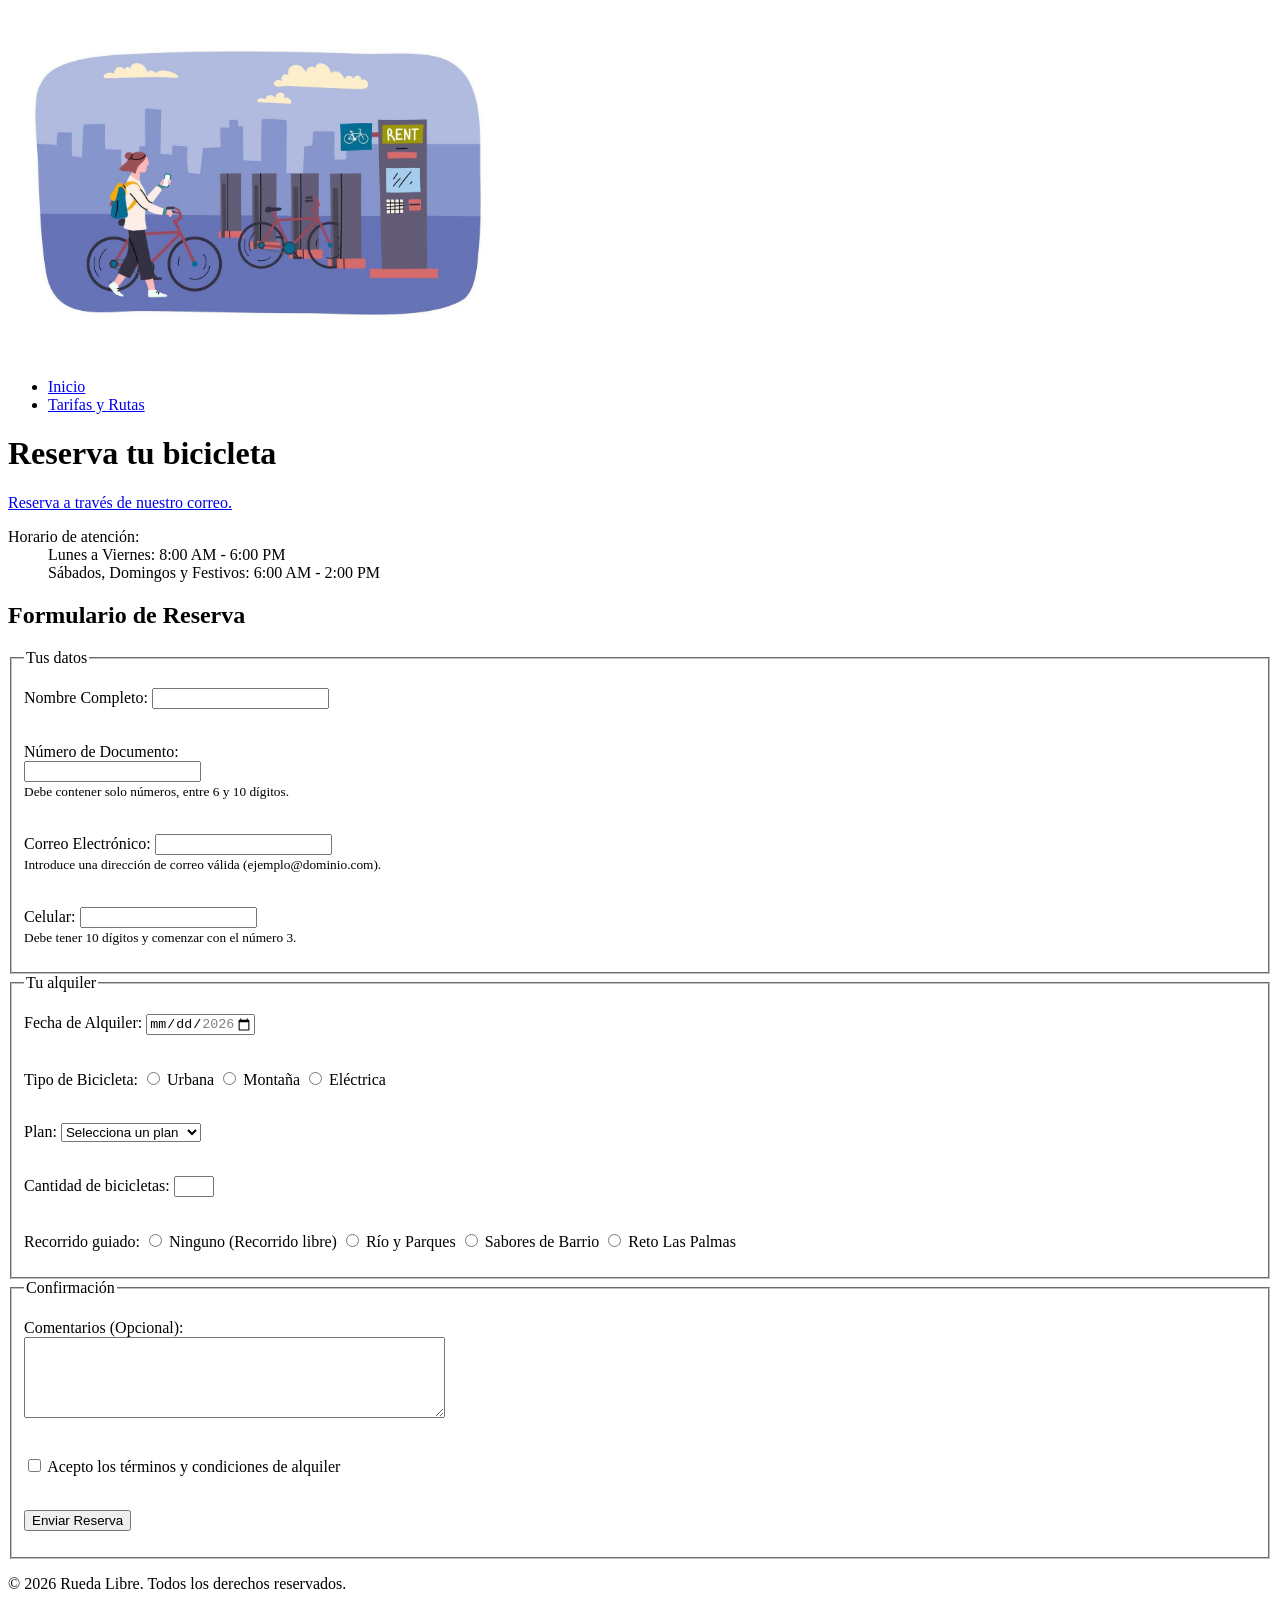
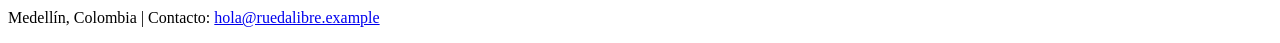
==== paginas/reservas.html @ 16381997 "feat: Realiza el reto 8, confirma la accesibilidad de las páginas por teclado, completa los textos d" ====
<!DOCTYPE html>
<html lang="es">
<head>
    <meta charset="UTF-8">
    <meta name="viewport" content="width=device-width, initial-scale=1.0">
    <title>Reservas</title>
</head>
<body>
    <header>
    <img src="../img/Alquiler bici.jpg" alt="Chica con bicicletas" width="500" height="350">
    
        <nav>
            <ul>
                <li><a href="../index.html">Inicio</a></li>
                <li><a href="tarifas.html">Tarifas y Rutas</a></li>
            </ul>
        </nav>

        <h1>Reserva tu bicicleta</h1>
        <p> <a href="mailto:hola@ruedalibre.example">Reserva a través de nuestro correo.</a>
        </p>
    
    </header>

<main>

    <aside>
        <dl>
            <dt>Horario de atención:</dt>
            <dd>Lunes a Viernes: 8:00 AM - 6:00 PM</dd>
            <dd>Sábados, Domingos y Festivos: 6:00 AM - 2:00 PM</dd>
        </dl>
    </aside>

    <section>
        <h2>Formulario de Reserva</h2>
        <form action="#" method="post">
            <fieldset>
                <legend>Tus datos</legend>
                <p>
                    <label for="nombre">Nombre Completo:</label>
                    <input type="text" id="nombre" name="nombre" minlength="3" maxlength="80" pattern="[a-zA-ZñÑáéíóúÁÉÍÓÚüÜ ]+" required><br><br>
                </p>

                <p>
                    <label for="documento_identidad">Número de Documento:</label><br>
                    <input type="text" id="documento_identidad" name="documento_identidad" inputmode="numeric" pattern="[0-9]{6,10}" minlength="6" maxlength="10" required aria-describedby="doc-req"><br>
                    <small id="doc-req">Debe contener solo números, entre 6 y 10 dígitos.</small><br><br>
                </p>

                <p>
                    <label for="email">Correo Electrónico:</label>
                    <input type="email" id="email" name="email" required  multiple="false" maxlength="254" aria-describedby="email-req"><br>
                    <small id="email-req">Introduce una dirección de correo válida (ejemplo@dominio.com).</small><br><br>
                </p>

                <p>
                    <label for="telefono">Celular:</label>
                    <input type="tel" id="telefono" name="telefono" inputmode="tel" pattern="3[0-9]{9}" minlength="10" maxlength="10" aria-describedby="telefono-req" required><br>
                    <small id="telefono-req">Debe tener 10 dígitos y comenzar con el número 3.</small>
                </p>
            </fieldset>

            <fieldset>
                <legend>Tu alquiler</legend>

                <p>
                    <label for="fecha-alquiler">Fecha de Alquiler:</label>
                    <input type="date" id="fecha-alquiler" name="fecha-alquiler" min="2026-11-01" max="2026-12-31" required><br><br>
                </p>

                <p>
                    <label>Tipo de Bicicleta:</label>
                    <input type="radio" id="urbana" name="tipo_bicicleta" value="urbana" required>
                    <label for="urbana">Urbana</label>
                    
                    <input type="radio" id="montana" name="tipo_bicicleta" value="montana">
                    <label for="montana">Montaña</label>
                    
                    <input type="radio" id="electrica" name="tipo_bicicleta" value="electrica">
                    <label for="electrica">Eléctrica</label><br><br>
                </p>

                <p>

                    <label for="plan">Plan:</label>
                    <select id="plan" name="plan" required>
                        <option value="">Selecciona un plan</option>
                        <option value="1hora">1 Hora</option>
                        <option value="medio_dia">Medio Día (4 horas)</option>
                        <option value="dia_completo">Día Completo</option>
                    </select> <br><br>
                       
                </p>

                <p>
                    <label for="cantidad-bicicletas">Cantidad de bicicletas:</label>
                    <input type="number" id="cantidad-bicicletas" name="cantidad-bicicletas" min="1" max="6" step="1" required><br><br>
                </p>  

                <p>
                    <label>Recorrido guiado:</label>

                    <input type="radio" id="recorrido-ninguno" name="recorrido_guiado" value="ninguno" required>
                    <label for="recorrido-ninguno">Ninguno (Recorrido libre)</label>
                
                    <input type="radio" id="rio-parques" name="recorrido_guiado" value="rio-parques">
                    <label for="rio-parques">Río y Parques</label>
                    
                    <input type="radio" id="sabores-barrio" name="recorrido_guiado" value="sabores-barrio">
                    <label for="sabores-barrio">Sabores de Barrio</label>

                    <input type="radio" id="reto-palmas" name="recorrido_guiado" value="reto-palmas">
                    <label for="reto-palmas">Reto Las Palmas</label>

                </p>

            </fieldset>

            <fieldset>
                <legend>Confirmación</legend>
                <p> 
                    <label for="comentarios">Comentarios (Opcional):</label><br>
                    <textarea id="comentarios" name="comentarios" rows="5" cols="50" maxlength="300"></textarea><br><br>
                </p>
                <p>
                    <input type="checkbox" id="politicas" name="politicas_aceptadas" value="aceptadas" required>
                    <label for="politicas">Acepto los términos y condiciones de alquiler</label><br><br>
                </p>

                <p>
                    <button type="submit">Enviar Reserva</button>
                </p>
                
            </fieldset>



    </section>   

</main>

<footer>
    <p>© 2026 Rueda Libre. Todos los derechos reservados.</p>
    <p>Medellín, Colombia | Contacto: <a href="mailto:hola@ruedalibre.example">hola@ruedalibre.example</a></p>
</footer>

</body>
</html>
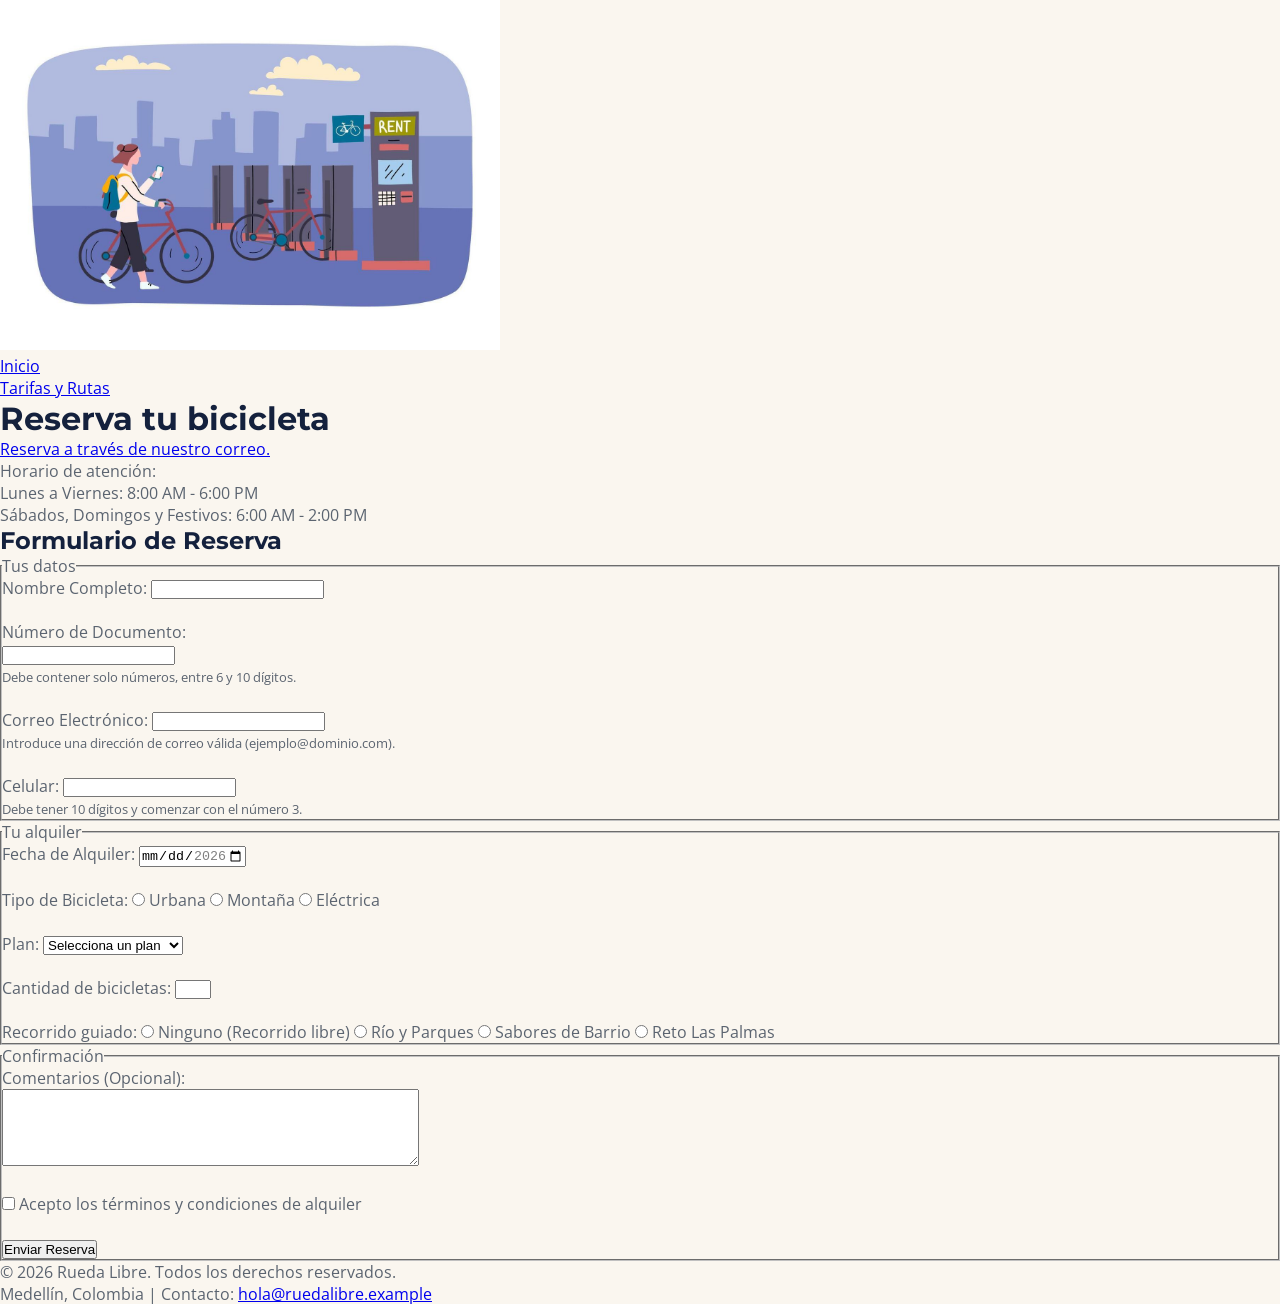
==== commit 4432bd51: "feat: Realiza reto 9, crea página de estilos css, la linkea con las demás páginas y configura la fue" ====
--- a/paginas/reservas.html
+++ b/paginas/reservas.html
@@ -4,10 +4,14 @@
     <meta charset="UTF-8">
     <meta name="viewport" content="width=device-width, initial-scale=1.0">
     <title>Reservas</title>
+    <link rel="preconnect" href="https://fonts.googleapis.com">
+    <link rel="preconnect" href="https://fonts.gstatic.com" crossorigin>
+    <link href="https://fonts.googleapis.com/css2?family=Montserrat:wght@400;700&family=Open+Sans:wght@400;600&display=swap" rel="stylesheet">
+    <link rel="stylesheet" href="../css/styles.css">
 </head>
 <body>
     <header>
-    <img src="../img/Alquiler bici.jpg" alt="Chica con bicicletas" width="500" height="350">
+    <img src="../img/alquiler-bici.jpg" alt="Chica con bicicletas" width="500" height="350">
     
         <nav>
             <ul>
--- a/css/styles.css
+++ b/css/styles.css
@@ -0,0 +1,31 @@
+:root {
+    --titulos-encabezados: #14213D;
+    --fondo: #FAF6EF;
+    --botones-enlaces: #1E7A4F;
+    --naranja-pedal: #F39A2B;
+    --texto: #5B6470;
+
+    --fuente-titulos: 'Montserrat', sans-serif;
+    --fuente-texto: 'Open Sans', sans-serif;
+
+    --espacio-s: 0.5rem;
+    --espacio-m: 1rem;
+    --espacio-l: 2rem;
+
+}
+* {
+  box-sizing: border-box;
+  margin: 0;
+  padding: 0;
+}
+
+body {
+  font-family: var(--fuente-texto);
+  color: var(--texto);
+  background-color: var(--fondo);
+}
+
+h1, h2, h3, h4, h5, h6 {
+  font-family: var(--fuente-titulos);
+  color: var(--titulos-encabezados);
+}
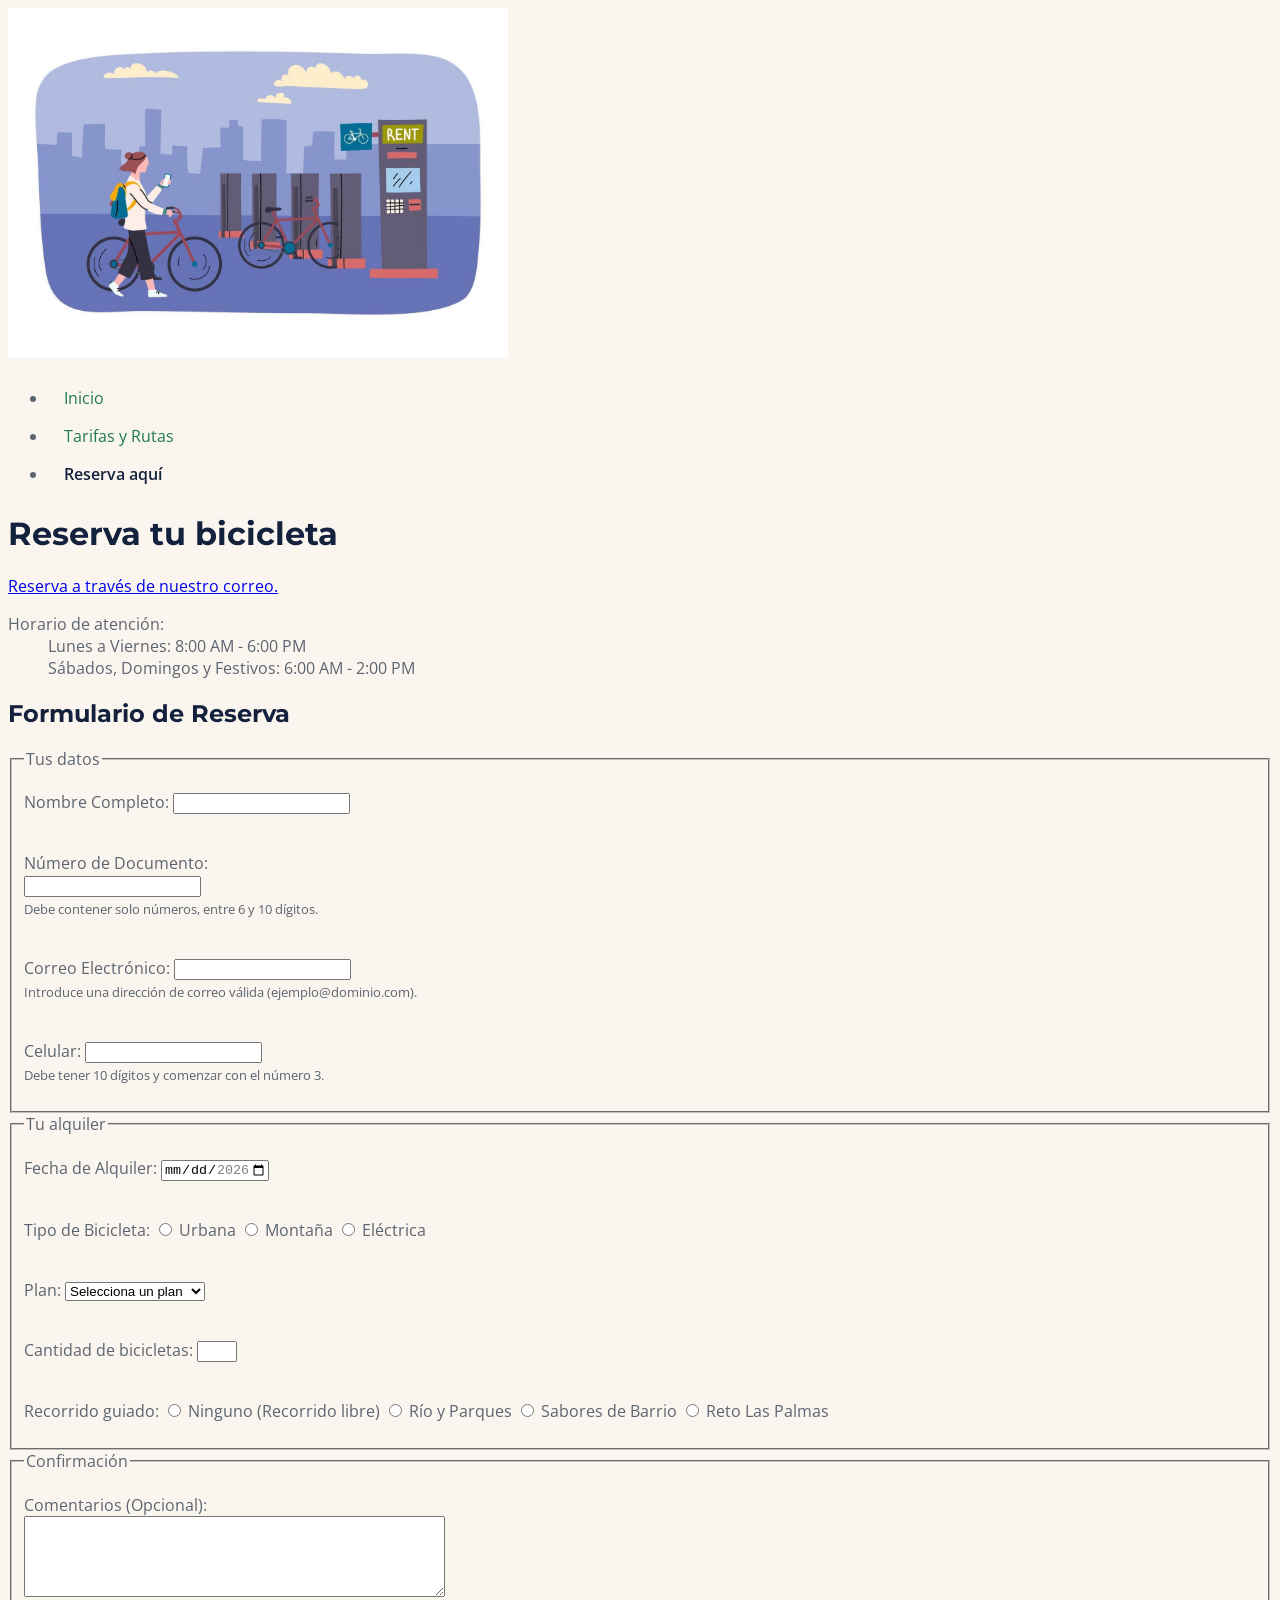
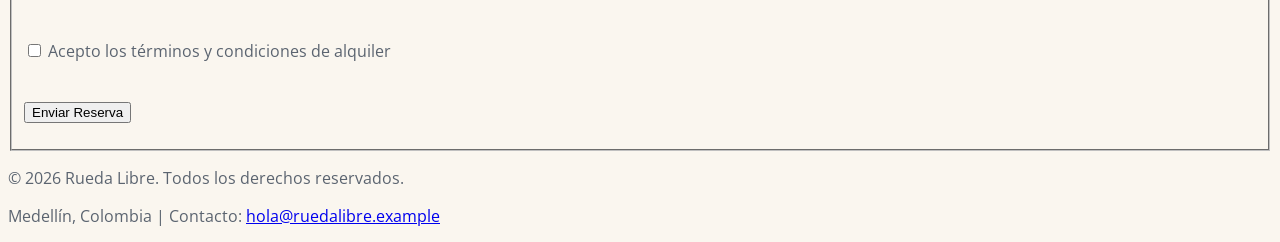
==== commit ff367b95: "feat: Realiza reto 10, añade clases e ids, ajusta estados de hover y focus para botones y campos del" ====
--- a/paginas/reservas.html
+++ b/paginas/reservas.html
@@ -13,10 +13,11 @@
     <header>
     <img src="../img/alquiler-bici.jpg" alt="Chica con bicicletas" width="500" height="350">
     
-        <nav>
+        <nav id="menu">
             <ul>
                 <li><a href="../index.html">Inicio</a></li>
                 <li><a href="tarifas.html">Tarifas y Rutas</a></li>
+                <li><a href="reservas.html" class="activo">Reserva aquí</a></li>
             </ul>
         </nav>
 
--- a/css/styles.css
+++ b/css/styles.css
@@ -4,6 +4,7 @@
     --botones-enlaces: #1E7A4F;
     --naranja-pedal: #F39A2B;
     --texto: #5B6470;
+    --blanco: #FFFFFF;
 
     --fuente-titulos: 'Montserrat', sans-serif;
     --fuente-texto: 'Open Sans', sans-serif;
@@ -13,11 +14,13 @@
     --espacio-l: 2rem;
 
 }
-* {
+
+/** {
   box-sizing: border-box;
   margin: 0;
   padding: 0;
 }
+  */
 
 body {
   font-family: var(--fuente-texto);
@@ -28,4 +31,64 @@
 h1, h2, h3, h4, h5, h6 {
   font-family: var(--fuente-titulos);
   color: var(--titulos-encabezados);
+}
+
+#menu a {
+  color: var(--botones-enlaces);
+  text-decoration: none;
+  display: inline-block;
+  padding: var(--espacio-s) var(--espacio-m);
+}
+
+#menu a.activo {
+  color: var(--titulos-encabezados);
+  font-weight: 600;
+}
+
+#menu a:hover {
+  background-color: var(--botones-enlaces);
+  color: var(--blanco);
+}
+
+#menu a:focus {
+  outline: 3px solid var(--titulos-encabezados);
+  outline-offset: 2px;
+}
+
+.btn-cta {
+  display: inline-block;
+  padding: var(--espacio-s) var(--espacio-l);
+  background-color: var(--botones-enlaces);
+  color: var(--blanco);
+  border: 2px solid var(--botones-enlaces);
+  border-radius: 0.5rem;
+  font-family: var(--fuente-titulos);
+  font-weight: 700;
+  text-decoration: none;
+}
+
+.btn-cta:hover {
+  background-color: var(--titulos-encabezados);
+  color: var(--blanco);
+  border: 2px solid var(--titulos-encabezados);
+}
+
+.btn-cta:focus {
+  outline: 3px solid var(--botones-enlaces);
+  outline-offset: 3px;
+}
+
+.btn-cta:active {
+  background-color: var(--botones-enlaces);
+  color: var(--blanco);
+  border-color: var(--botones-enlaces);
+}
+
+
+form input:focus,
+form select:focus,
+form textarea:focus {
+  outline: 3px solid var(--botones-enlaces);
+  outline-offset: 2px;
+  border-color: var(--botones-enlaces);
 }
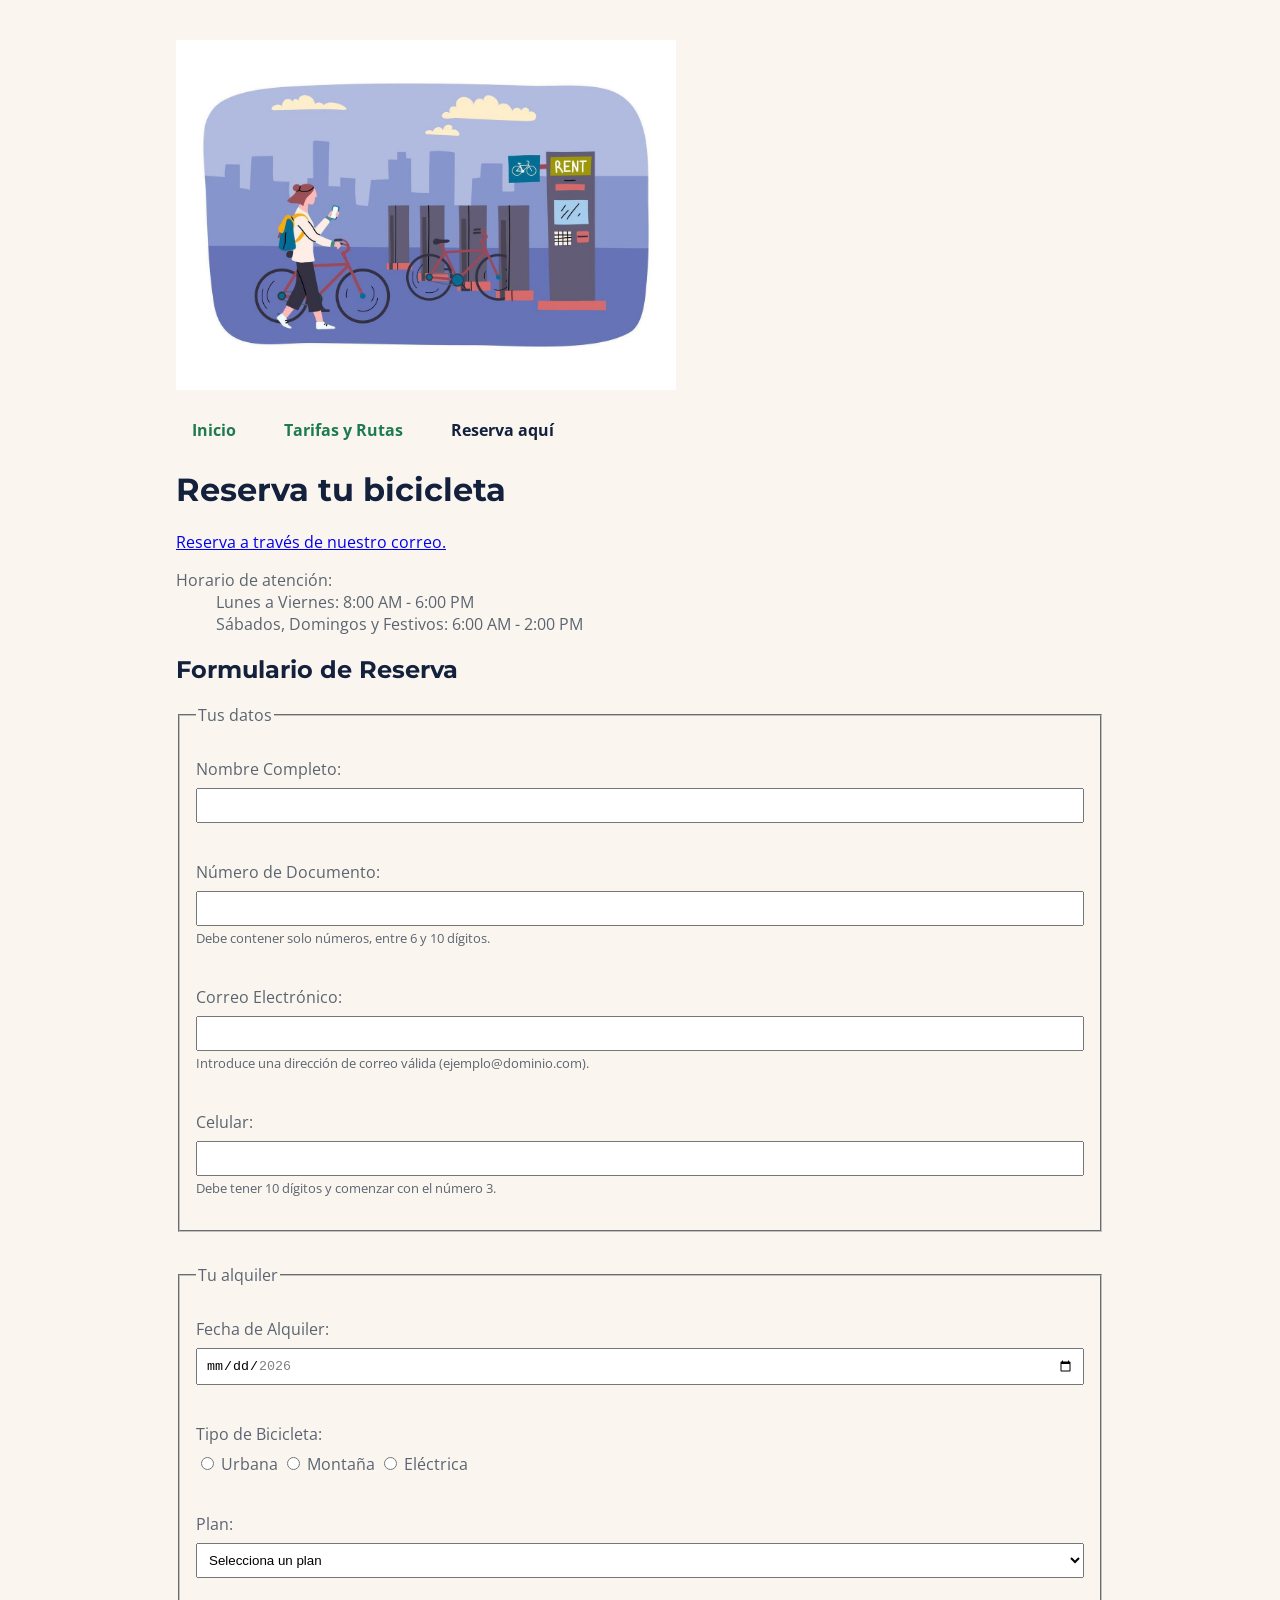
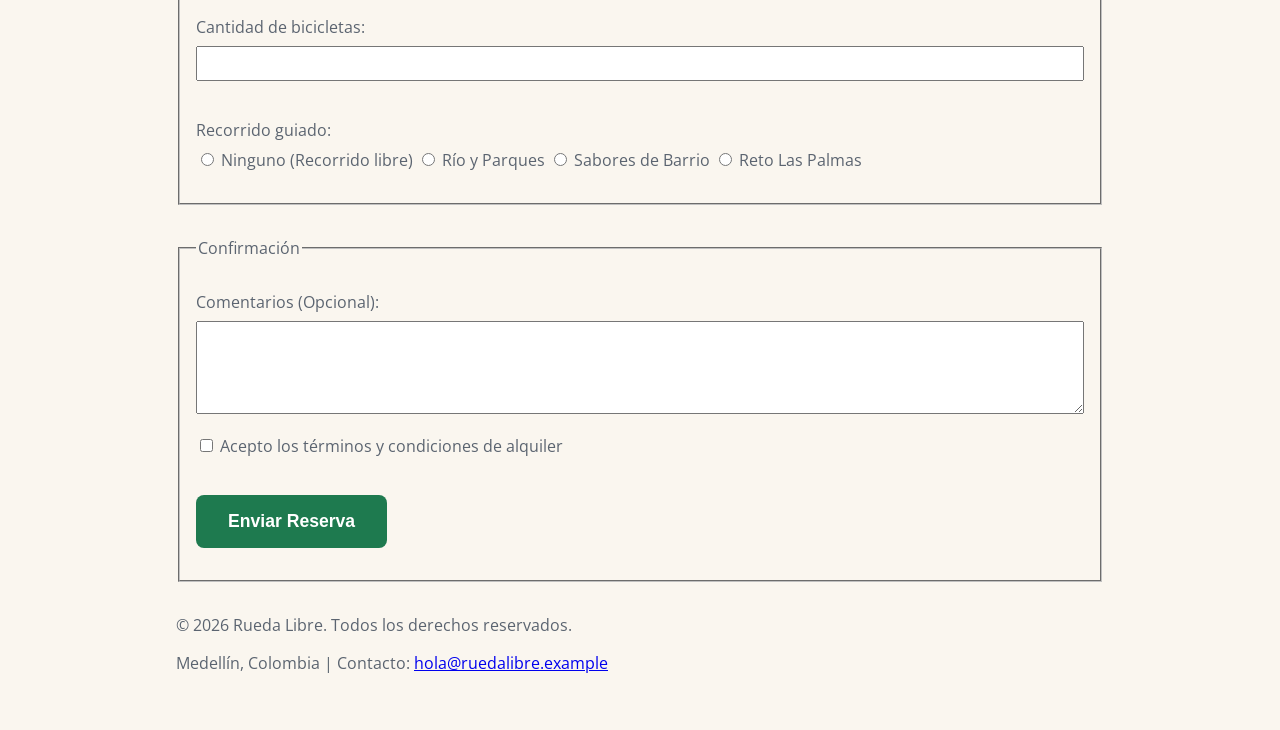
==== commit 268939b8: "feat: Realiza Reto 11, organiza los espacios de los elementos de la página, las tarjetas, las tablas" ====
--- a/paginas/reservas.html
+++ b/paginas/reservas.html
@@ -15,9 +15,9 @@
     
         <nav id="menu">
             <ul>
-                <li><a href="../index.html">Inicio</a></li>
-                <li><a href="tarifas.html">Tarifas y Rutas</a></li>
-                <li><a href="reservas.html" class="activo">Reserva aquí</a></li>
+                <li><a href="../index.html"><strong>Inicio</strong></a></li>
+                <li><a href="tarifas.html"><strong>Tarifas y Rutas</strong></a></li>
+                <li><a href="reservas.html" class="activo"><strong>Reserva aquí</strong></a></li>
             </ul>
         </nav>
 
@@ -48,7 +48,7 @@
                 </p>
 
                 <p>
-                    <label for="documento_identidad">Número de Documento:</label><br>
+                    <label for="documento_identidad">Número de Documento:</label>
                     <input type="text" id="documento_identidad" name="documento_identidad" inputmode="numeric" pattern="[0-9]{6,10}" minlength="6" maxlength="10" required aria-describedby="doc-req"><br>
                     <small id="doc-req">Debe contener solo números, entre 6 y 10 dígitos.</small><br><br>
                 </p>
@@ -125,8 +125,8 @@
             <fieldset>
                 <legend>Confirmación</legend>
                 <p> 
-                    <label for="comentarios">Comentarios (Opcional):</label><br>
-                    <textarea id="comentarios" name="comentarios" rows="5" cols="50" maxlength="300"></textarea><br><br>
+                    <label for="comentarios">Comentarios (Opcional):</label>
+                    <textarea id="comentarios" name="comentarios" rows="5" cols="50" maxlength="300"></textarea><br>
                 </p>
                 <p>
                     <input type="checkbox" id="politicas" name="politicas_aceptadas" value="aceptadas" required>
@@ -138,6 +138,7 @@
                 </p>
                 
             </fieldset>
+            </form>
 
 
 
--- a/css/styles.css
+++ b/css/styles.css
@@ -15,22 +15,64 @@
 
 }
 
-/** {
+/* {
   box-sizing: border-box;
   margin: 0;
   padding: 0;
 }
   */
+
+*,
+*::before,
+*::after {
+  box-sizing: border-box;
+}
+
 
 body {
   font-family: var(--fuente-texto);
   color: var(--texto);
   background-color: var(--fondo);
+  padding: var(--espacio-l);
 }
 
 h1, h2, h3, h4, h5, h6 {
   font-family: var(--fuente-titulos);
   color: var(--titulos-encabezados);
+}
+
+header, main, footer{
+  max-width: 60rem;
+  margin-left: auto;
+  margin-right: auto;
+  padding: 0 var(--espacio-m);
+}
+
+.portada {
+  min-height: 80vh;
+}
+
+.tarjeta {
+  background-color: var(--fondo);
+  border: 2px solid var(--titulos-encabezados);
+  border-radius: var(--espacio-m);
+  padding: var(--espacio-m);
+  margin-bottom: var(--espacio-l);
+  max-width: 25rem;
+  text-align: center;
+}
+
+.tarjeta p {
+  text-align: justify;
+  hyphens: auto;
+}
+
+.tarjeta img {
+  display: block;
+  width: 100%;
+  height: auto;
+ 
+  
 }
 
 #menu a {
@@ -51,16 +93,24 @@
 }
 
 #menu a:focus {
-  outline: 3px solid var(--titulos-encabezados);
+  outline: 3px solid var(--botones-enlaces);
   outline-offset: 2px;
 }
+
+nav ul {
+  display: flex;
+  gap: var(--espacio-m);
+  list-style: none;
+  padding: 0;
+}
+
 
 .btn-cta {
   display: inline-block;
   padding: var(--espacio-s) var(--espacio-l);
   background-color: var(--botones-enlaces);
   color: var(--blanco);
-  border: 2px solid var(--botones-enlaces);
+  /*border: 2px solid var(--botones-enlaces);*/
   border-radius: 0.5rem;
   font-family: var(--fuente-titulos);
   font-weight: 700;
@@ -71,10 +121,13 @@
   background-color: var(--titulos-encabezados);
   color: var(--blanco);
   border: 2px solid var(--titulos-encabezados);
+  outline: 3px solid var(--titulos-encabezados);
+  outline-offset: 3px;
 }
 
 .btn-cta:focus {
-  outline: 3px solid var(--botones-enlaces);
+  background-color: var(--titulos-encabezados);
+  outline: 3px solid var(--titulos-encabezados);
   outline-offset: 3px;
 }
 
@@ -91,4 +144,62 @@
   outline: 3px solid var(--botones-enlaces);
   outline-offset: 2px;
   border-color: var(--botones-enlaces);
+}
+
+table {
+  border-collapse: collapse;
+  width: 100%;
+  margin-bottom: var(--espacio-l);
+}
+
+th,
+td {
+  padding: var(--espacio-s) var(--espacio-m);
+  border: 1px solid var(--titulos-encabezados);
+  text-align: left;
+}
+
+th {
+  background-color: var(--titulos-encabezados);
+  color: var(--fondo);
+  font-family: var(--fuente-titulos);
+}
+
+form label {
+  display: block;
+  margin-bottom: var(--espacio-s);
+}
+
+form input[type="radio"] + label,
+form input[type="checkbox"] + label {
+  display: inline;
+}
+
+form input:not([type="radio"]):not([type="checkbox"]),
+form select,
+form textarea {
+  width: 100%;
+  padding: var(--espacio-s);
+}
+
+form fieldset {
+  margin-bottom: var(--espacio-l);
+  padding: var(--espacio-m);
+}
+
+form button {
+  padding: var(--espacio-m) var(--espacio-l);
+  background-color: var(--botones-enlaces);
+  color: var(--blanco);
+  border: none;
+  border-radius: 0.5rem;
+  font-weight: 700;
+  font-size: 1.1rem;
+}
+
+form button:hover,
+form button:focus {
+  background-color: var(--titulos-encabezados);
+  outline: 3px solid var(--titulos-encabezados);
+  outline-offset: 3px;
 }
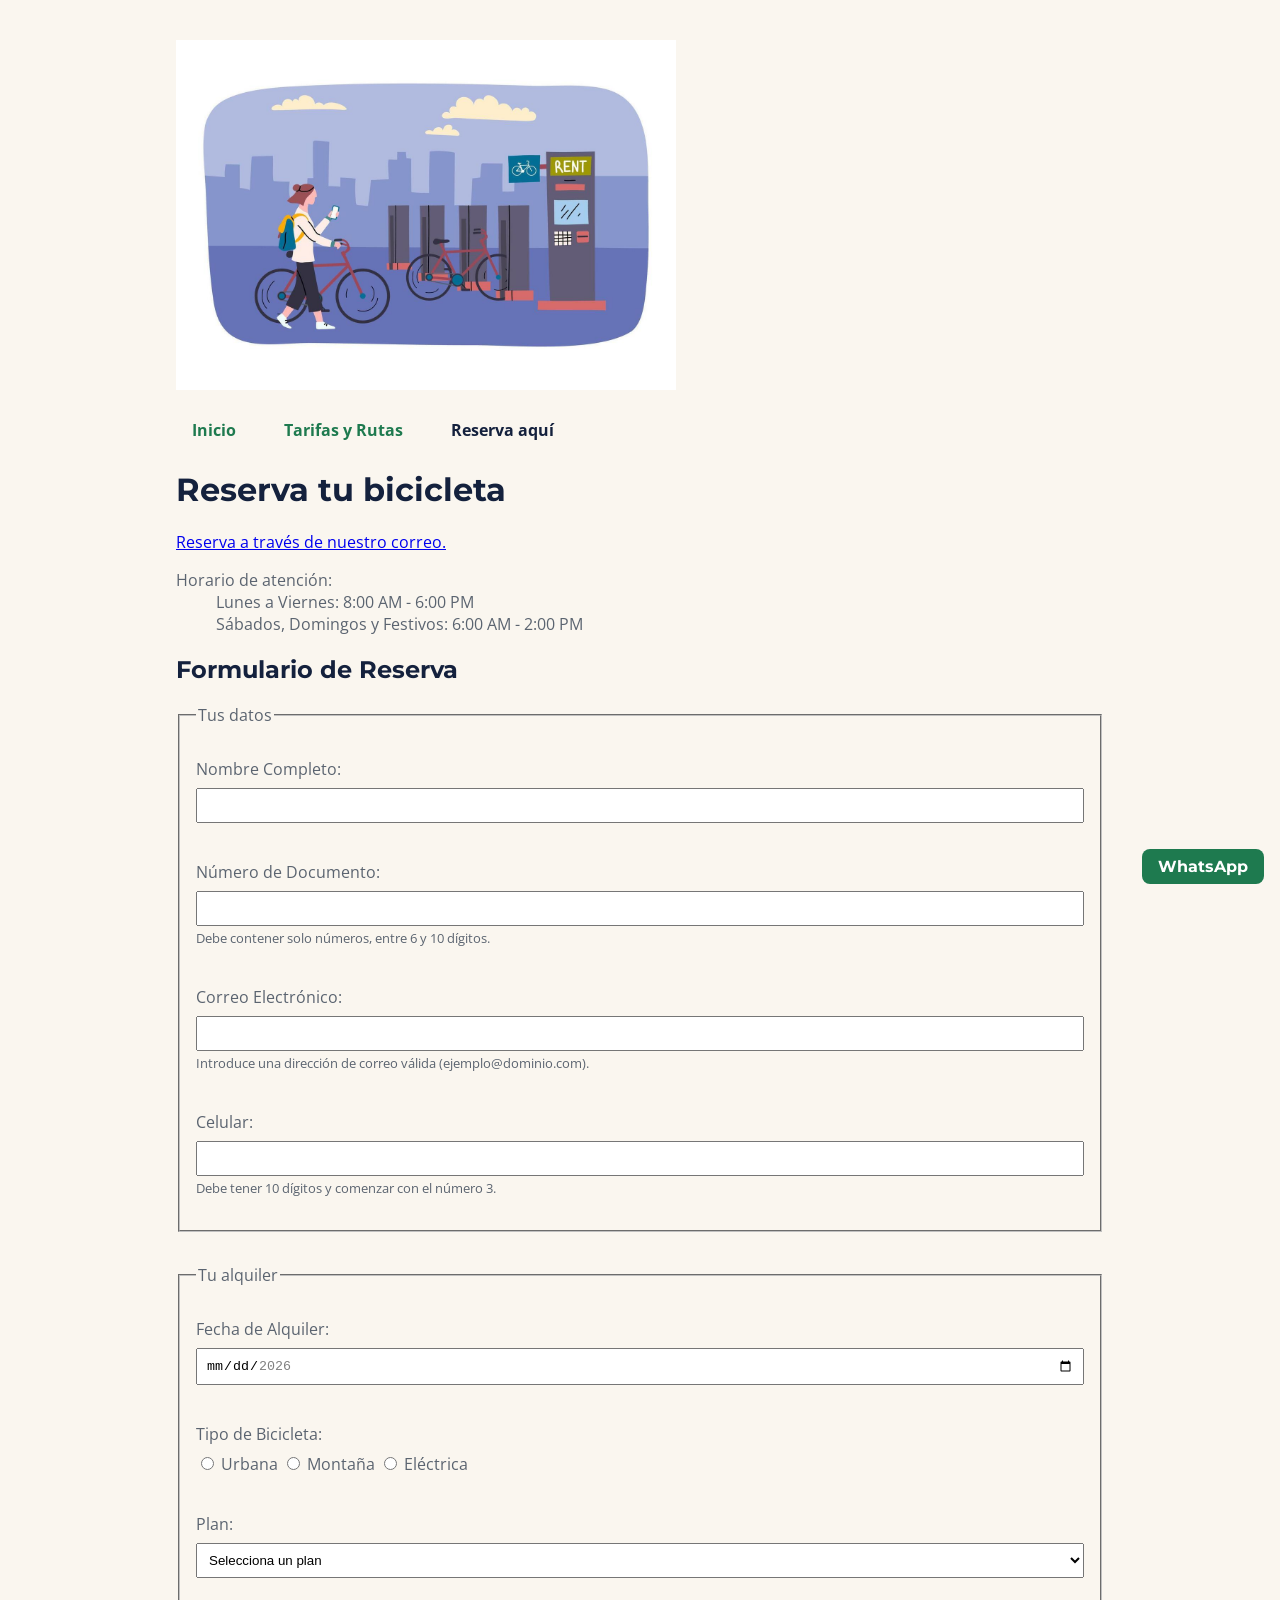
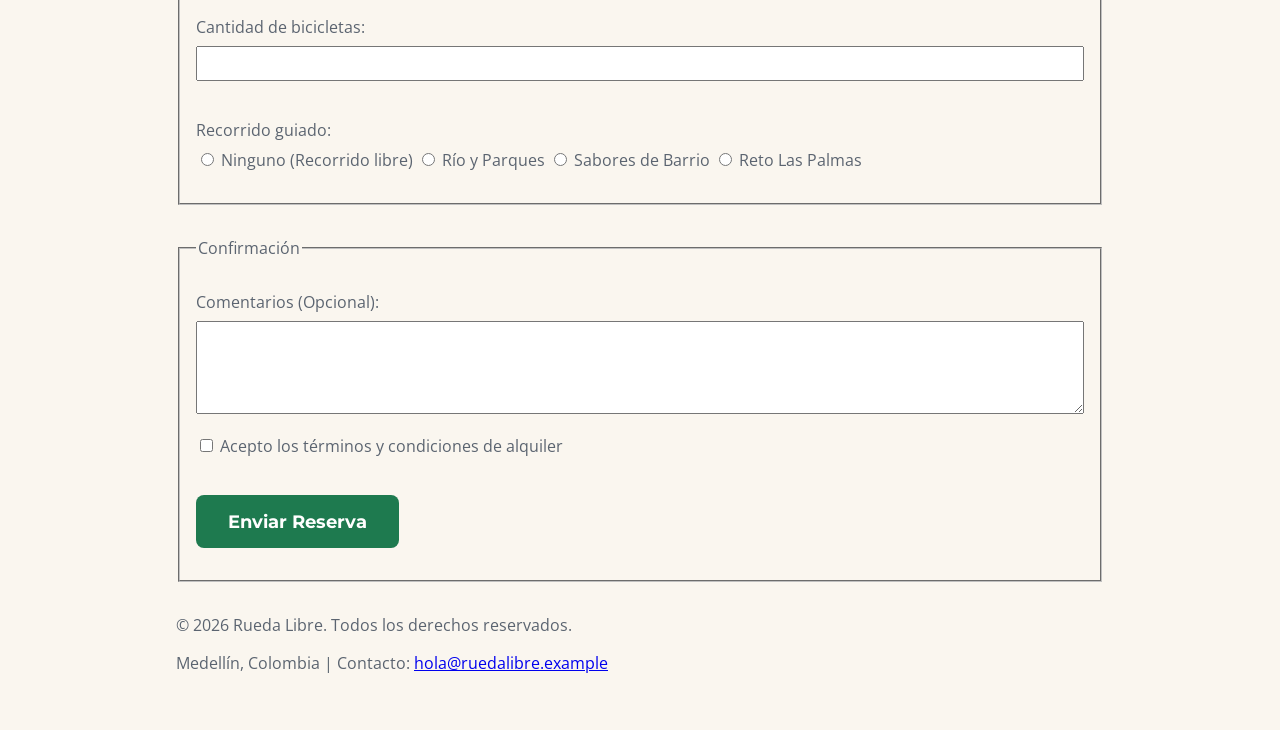
==== commit c0b7efab: "feat: Realiza reto 12, agrega botón de WhatsApp, la etiqueta de Nuevo, confirma que todas las página" ====
--- a/paginas/reservas.html
+++ b/paginas/reservas.html
@@ -3,6 +3,7 @@
 <head>
     <meta charset="UTF-8">
     <meta name="viewport" content="width=device-width, initial-scale=1.0">
+    <meta name="description" content="Rueda Libre es una empresa de alquiler de bicicletas en Medellín">
     <title>Reservas</title>
     <link rel="preconnect" href="https://fonts.googleapis.com">
     <link rel="preconnect" href="https://fonts.gstatic.com" crossorigin>
@@ -13,8 +14,8 @@
     <header>
     <img src="../img/alquiler-bici.jpg" alt="Chica con bicicletas" width="500" height="350">
     
-        <nav id="menu">
-            <ul>
+        <nav>
+            <ul id="menu">
                 <li><a href="../index.html"><strong>Inicio</strong></a></li>
                 <li><a href="tarifas.html"><strong>Tarifas y Rutas</strong></a></li>
                 <li><a href="reservas.html" class="activo"><strong>Reserva aquí</strong></a></li>
@@ -151,5 +152,7 @@
     <p>Medellín, Colombia | Contacto: <a href="mailto:hola@ruedalibre.example">hola@ruedalibre.example</a></p>
 </footer>
 
+<a href="https://wa.me/573000000000" class="btn-whatsapp" target="_blank" rel="noopener noreferrer">WhatsApp</a>
+
 </body>
 </html>
--- a/css/styles.css
+++ b/css/styles.css
@@ -12,16 +12,9 @@
     --espacio-s: 0.5rem;
     --espacio-m: 1rem;
     --espacio-l: 2rem;
-
-}
-
-/* {
-  box-sizing: border-box;
-  margin: 0;
-  padding: 0;
-}
-  */
-
+}
+
+ /*Aplicar box-sizing: border-box a todos los elementos*/ 
 *,
 *::before,
 *::after {
@@ -36,22 +29,115 @@
   padding: var(--espacio-l);
 }
 
+
+/* Fuente de títulos: encabezados, celdas de encabezado de tabla y botón CTA */
+h1, h2, h3, h4, h5, h6,
+th,
+.btn-cta {
+  font-family: var(--fuente-titulos);
+}
+
 h1, h2, h3, h4, h5, h6 {
-  font-family: var(--fuente-titulos);
-  color: var(--titulos-encabezados);
-}
-
-header, main, footer{
+ color: var(--titulos-encabezados);
+}
+
+/*Estilos generales de encabezado, contenido principal y pie de página*/
+header, 
+main, 
+footer{
   max-width: 60rem;
   margin-left: auto;
   margin-right: auto;
   padding: 0 var(--espacio-m);
 }
 
+
 .portada {
   min-height: 80vh;
 }
 
+/*Estilos del menú de navegación*/
+nav ul {
+  display: flex;
+  gap: var(--espacio-m);
+  list-style: none;
+  padding: 0;
+}
+
+#menu a {
+  color: var(--botones-enlaces);
+  text-decoration: none;
+  display: inline-block;
+  padding: var(--espacio-s) var(--espacio-m);
+}
+
+#menu a.activo {
+  color: var(--titulos-encabezados);
+  font-weight: 600;
+}
+
+#menu a:hover {
+  background-color: var(--botones-enlaces);
+  color: var(--blanco);
+}
+
+/*Botones*/
+.btn-cta,
+form button,
+.btn-whatsapp {
+  background-color: var(--botones-enlaces);
+  color: var(--blanco);
+  border-radius: 0.5rem;
+  font-family: var(--fuente-titulos);
+  font-weight: 700;
+  text-decoration: none;
+}
+
+.btn-cta{
+  display: inline-block;
+  padding: var(--espacio-s) var(--espacio-l);
+}
+
+form button {
+  padding: var(--espacio-m) var(--espacio-l);
+  border: none;
+  font-size: 1.1rem;
+}
+
+.btn-whatsapp {
+  position: fixed;
+  bottom: var(--espacio-m);
+  right: var(--espacio-m);
+  padding: var(--espacio-s) var(--espacio-m);
+  z-index: 10;
+}
+
+.btn-cta:hover,
+.btn-cta:focus,
+form button:hover,
+form button:focus,
+.btn-whatsapp:hover,
+.btn-whatsapp:focus {
+  background-color: var(--titulos-encabezados);
+  outline: 3px solid var(--titulos-encabezados);
+  outline-offset: 3px;
+}
+
+.btn-cta:active {
+  background-color: var(--botones-enlaces);
+}
+
+/*Foco visible*/
+#menu a:focus,
+form input:focus,
+form select:focus,
+form textarea:focus {
+  outline: 3px solid var(--botones-enlaces);
+  outline-offset: 2px;
+}
+
+
+/*Tarjetas de nuestros servicios*/
 .tarjeta {
   background-color: var(--fondo);
   border: 2px solid var(--titulos-encabezados);
@@ -70,82 +156,27 @@
 .tarjeta img {
   display: block;
   width: 100%;
-  height: auto;
- 
-  
-}
-
-#menu a {
-  color: var(--botones-enlaces);
-  text-decoration: none;
-  display: inline-block;
-  padding: var(--espacio-s) var(--espacio-m);
-}
-
-#menu a.activo {
+  height: auto;  
+}
+
+/*Estilos de la etiqueta "Nuevo" en la tarjeta de bici eléctrica*/
+.tarjeta-nueva {
+  position: relative;
+}
+
+.etiqueta-nuevo {
+  position: absolute;
+  top: var(--espacio-s);
+  right: var(--espacio-s);
+  background-color: var(--naranja-pedal);
   color: var(--titulos-encabezados);
-  font-weight: 600;
-}
-
-#menu a:hover {
-  background-color: var(--botones-enlaces);
-  color: var(--blanco);
-}
-
-#menu a:focus {
-  outline: 3px solid var(--botones-enlaces);
-  outline-offset: 2px;
-}
-
-nav ul {
-  display: flex;
-  gap: var(--espacio-m);
-  list-style: none;
-  padding: 0;
-}
-
-
-.btn-cta {
-  display: inline-block;
-  padding: var(--espacio-s) var(--espacio-l);
-  background-color: var(--botones-enlaces);
-  color: var(--blanco);
-  /*border: 2px solid var(--botones-enlaces);*/
+  padding: 0.25rem var(--espacio-s);
   border-radius: 0.5rem;
-  font-family: var(--fuente-titulos);
+  font-size: 0.875rem;
   font-weight: 700;
-  text-decoration: none;
-}
-
-.btn-cta:hover {
-  background-color: var(--titulos-encabezados);
-  color: var(--blanco);
-  border: 2px solid var(--titulos-encabezados);
-  outline: 3px solid var(--titulos-encabezados);
-  outline-offset: 3px;
-}
-
-.btn-cta:focus {
-  background-color: var(--titulos-encabezados);
-  outline: 3px solid var(--titulos-encabezados);
-  outline-offset: 3px;
-}
-
-.btn-cta:active {
-  background-color: var(--botones-enlaces);
-  color: var(--blanco);
-  border-color: var(--botones-enlaces);
-}
-
-
-form input:focus,
-form select:focus,
-form textarea:focus {
-  outline: 3px solid var(--botones-enlaces);
-  outline-offset: 2px;
-  border-color: var(--botones-enlaces);
-}
-
+}
+
+/*Tablas*/
 table {
   border-collapse: collapse;
   width: 100%;
@@ -162,9 +193,9 @@
 th {
   background-color: var(--titulos-encabezados);
   color: var(--fondo);
-  font-family: var(--fuente-titulos);
-}
-
+}
+
+/*Formularios*/
 form label {
   display: block;
   margin-bottom: var(--espacio-s);
@@ -182,24 +213,13 @@
   padding: var(--espacio-s);
 }
 
+form input:focus,
+form select:focus,
+form textarea:focus {
+  border-color: var(--botones-enlaces);
+}
+
 form fieldset {
   margin-bottom: var(--espacio-l);
   padding: var(--espacio-m);
 }
-
-form button {
-  padding: var(--espacio-m) var(--espacio-l);
-  background-color: var(--botones-enlaces);
-  color: var(--blanco);
-  border: none;
-  border-radius: 0.5rem;
-  font-weight: 700;
-  font-size: 1.1rem;
-}
-
-form button:hover,
-form button:focus {
-  background-color: var(--titulos-encabezados);
-  outline: 3px solid var(--titulos-encabezados);
-  outline-offset: 3px;
-}
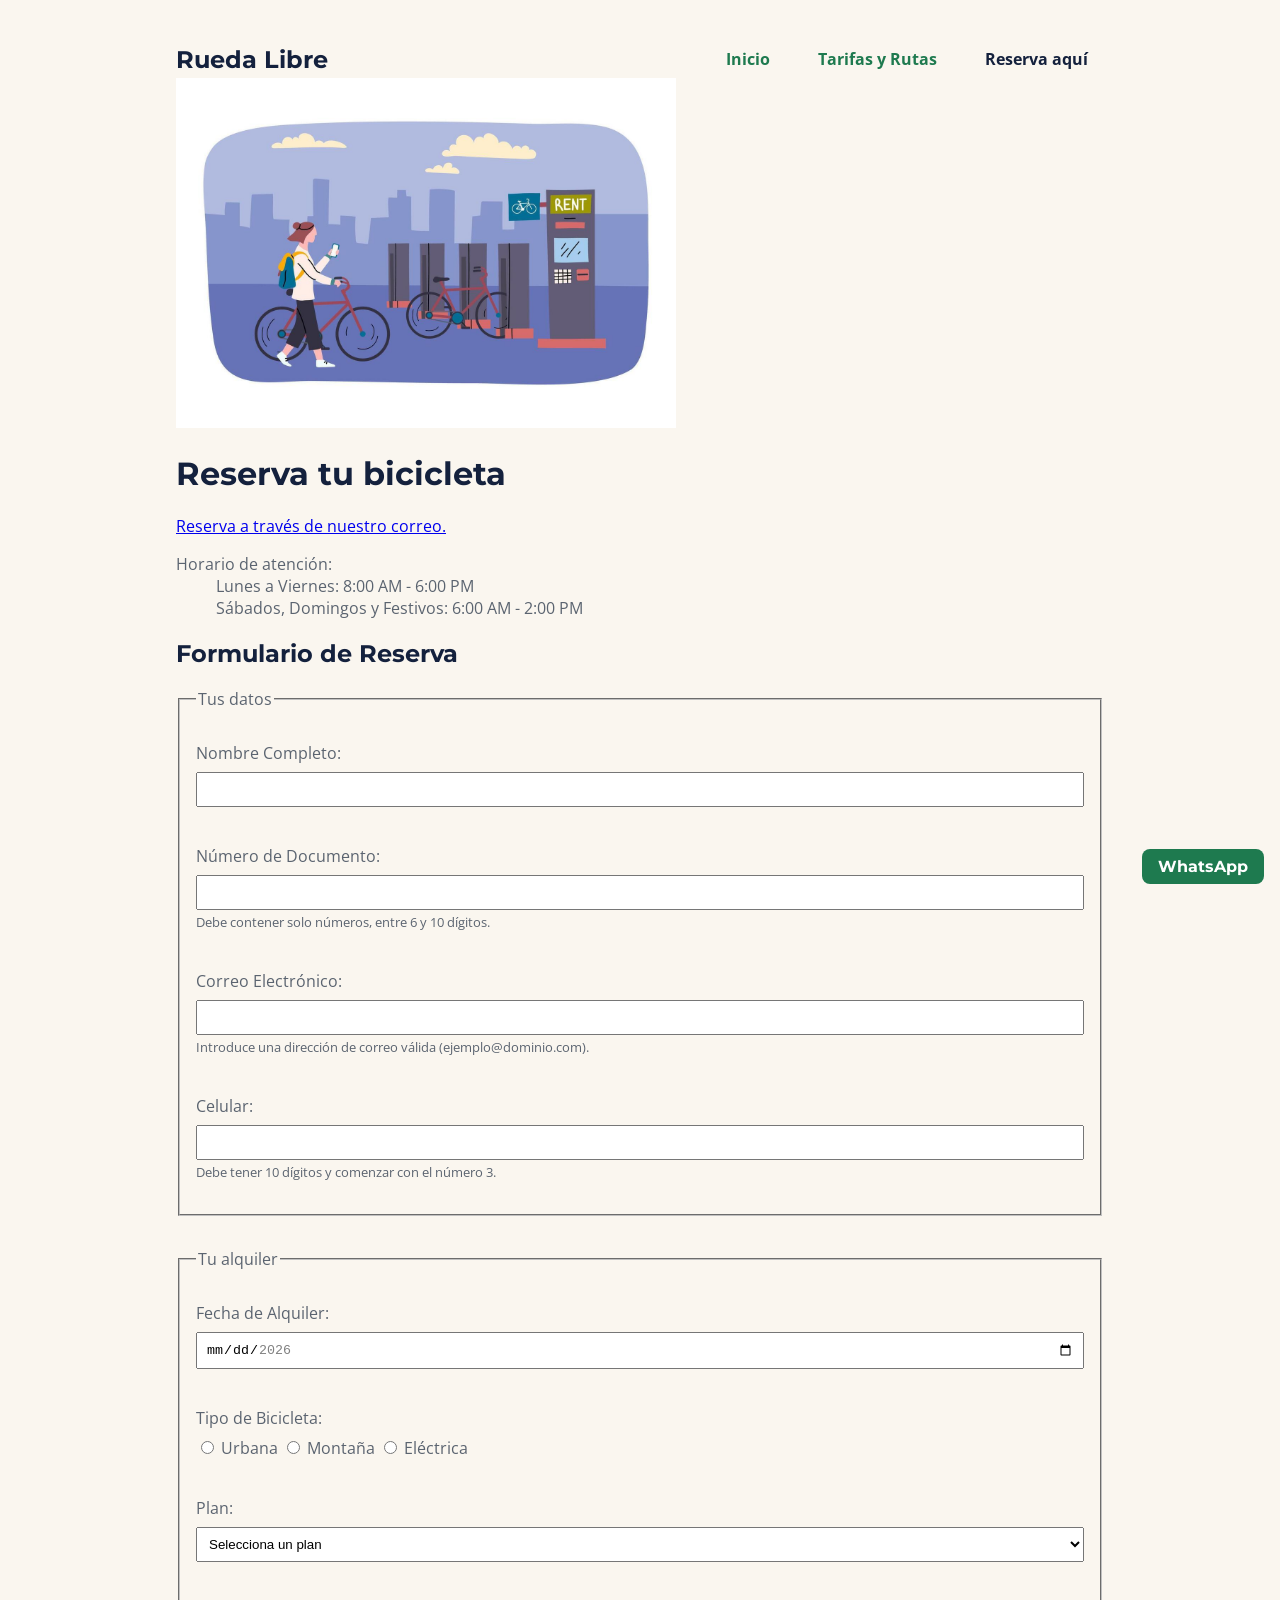
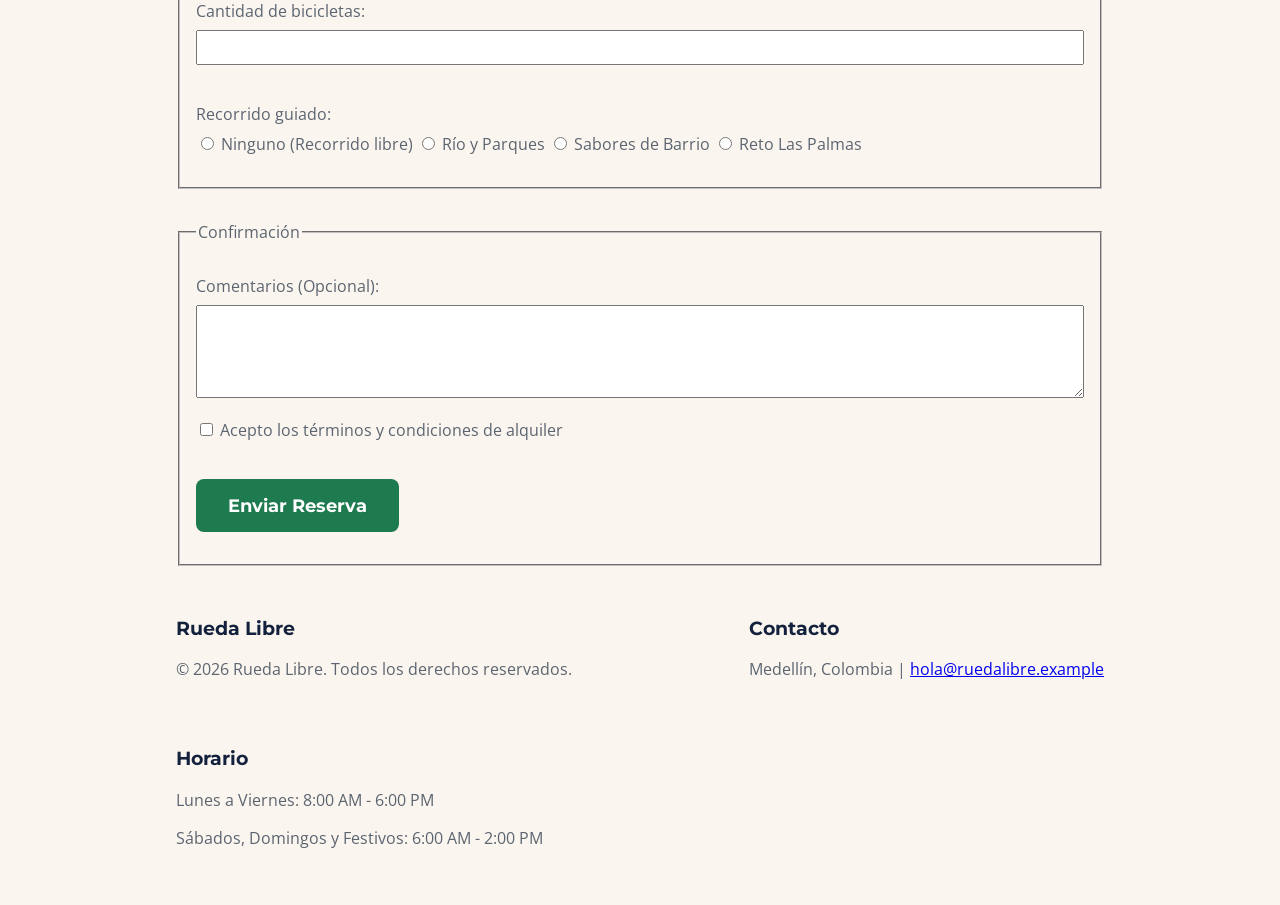
==== commit b0540c5f: "feat: Realiza el primer reto de la semana 2. Distribuye el menú y el footer con propiedades de flex " ====
--- a/paginas/reservas.html
+++ b/paginas/reservas.html
@@ -12,9 +12,9 @@
 </head>
 <body>
     <header>
-    <img src="../img/alquiler-bici.jpg" alt="Chica con bicicletas" width="500" height="350">
-    
+
         <nav>
+            <a href="../index.html" class="marca">Rueda Libre</a>
             <ul id="menu">
                 <li><a href="../index.html"><strong>Inicio</strong></a></li>
                 <li><a href="tarifas.html"><strong>Tarifas y Rutas</strong></a></li>
@@ -22,6 +22,8 @@
             </ul>
         </nav>
 
+        <img src="../img/alquiler-bici.jpg" alt="Chica con bicicletas" width="500" height="350">
+    
         <h1>Reserva tu bicicleta</h1>
         <p> <a href="mailto:hola@ruedalibre.example">Reserva a través de nuestro correo.</a>
         </p>
@@ -148,8 +150,21 @@
 </main>
 
 <footer>
+        <section>
+        <h3>Rueda Libre</h3>
     <p>© 2026 Rueda Libre. Todos los derechos reservados.</p>
-    <p>Medellín, Colombia | Contacto: <a href="mailto:hola@ruedalibre.example">hola@ruedalibre.example</a></p>
+        </section>
+
+        <section>
+            <h3>Contacto</h3>
+        <p>Medellín, Colombia | <a href="mailto:hola@ruedalibre.example">hola@ruedalibre.example</a></p>
+        </section> 
+        
+        <section>
+            <h3>Horario</h3>
+            <p>Lunes a Viernes: 8:00 AM - 6:00 PM</p>
+            <p>Sábados, Domingos y Festivos: 6:00 AM - 2:00 PM</p>
+        </section>
 </footer>
 
 <a href="https://wa.me/573000000000" class="btn-whatsapp" target="_blank" rel="noopener noreferrer">WhatsApp</a>
--- a/css/styles.css
+++ b/css/styles.css
@@ -51,6 +51,14 @@
   padding: 0 var(--espacio-m);
 }
 
+footer {
+  display: flex;
+  flex-wrap: wrap;
+  justify-content: space-between;
+  align-items: flex-start;
+  gap: var(--espacio-l);
+}
+
 
 .portada {
   min-height: 80vh;
@@ -59,15 +67,33 @@
 /*Estilos del menú de navegación*/
 nav ul {
   display: flex;
+  flex-wrap: wrap;
   gap: var(--espacio-m);
   list-style: none;
+  margin: 0;
   padding: 0;
 }
 
+header nav {
+  display: flex;
+  justify-content: space-between;
+  align-items: center;
+  flex-wrap: wrap;
+  gap: var(--espacio-m);
+}
+
+.marca {
+  font-family: var(--fuente-titulos);
+  font-size: 1.5rem;
+  font-weight: 700;
+  color: var(--titulos-encabezados);
+  text-decoration: none;
+}
+
 #menu a {
+  display: block;
   color: var(--botones-enlaces);
   text-decoration: none;
-  display: inline-block;
   padding: var(--espacio-s) var(--espacio-m);
 }
 
@@ -80,6 +106,8 @@
   background-color: var(--botones-enlaces);
   color: var(--blanco);
 }
+
+
 
 /*Botones*/
 .btn-cta,
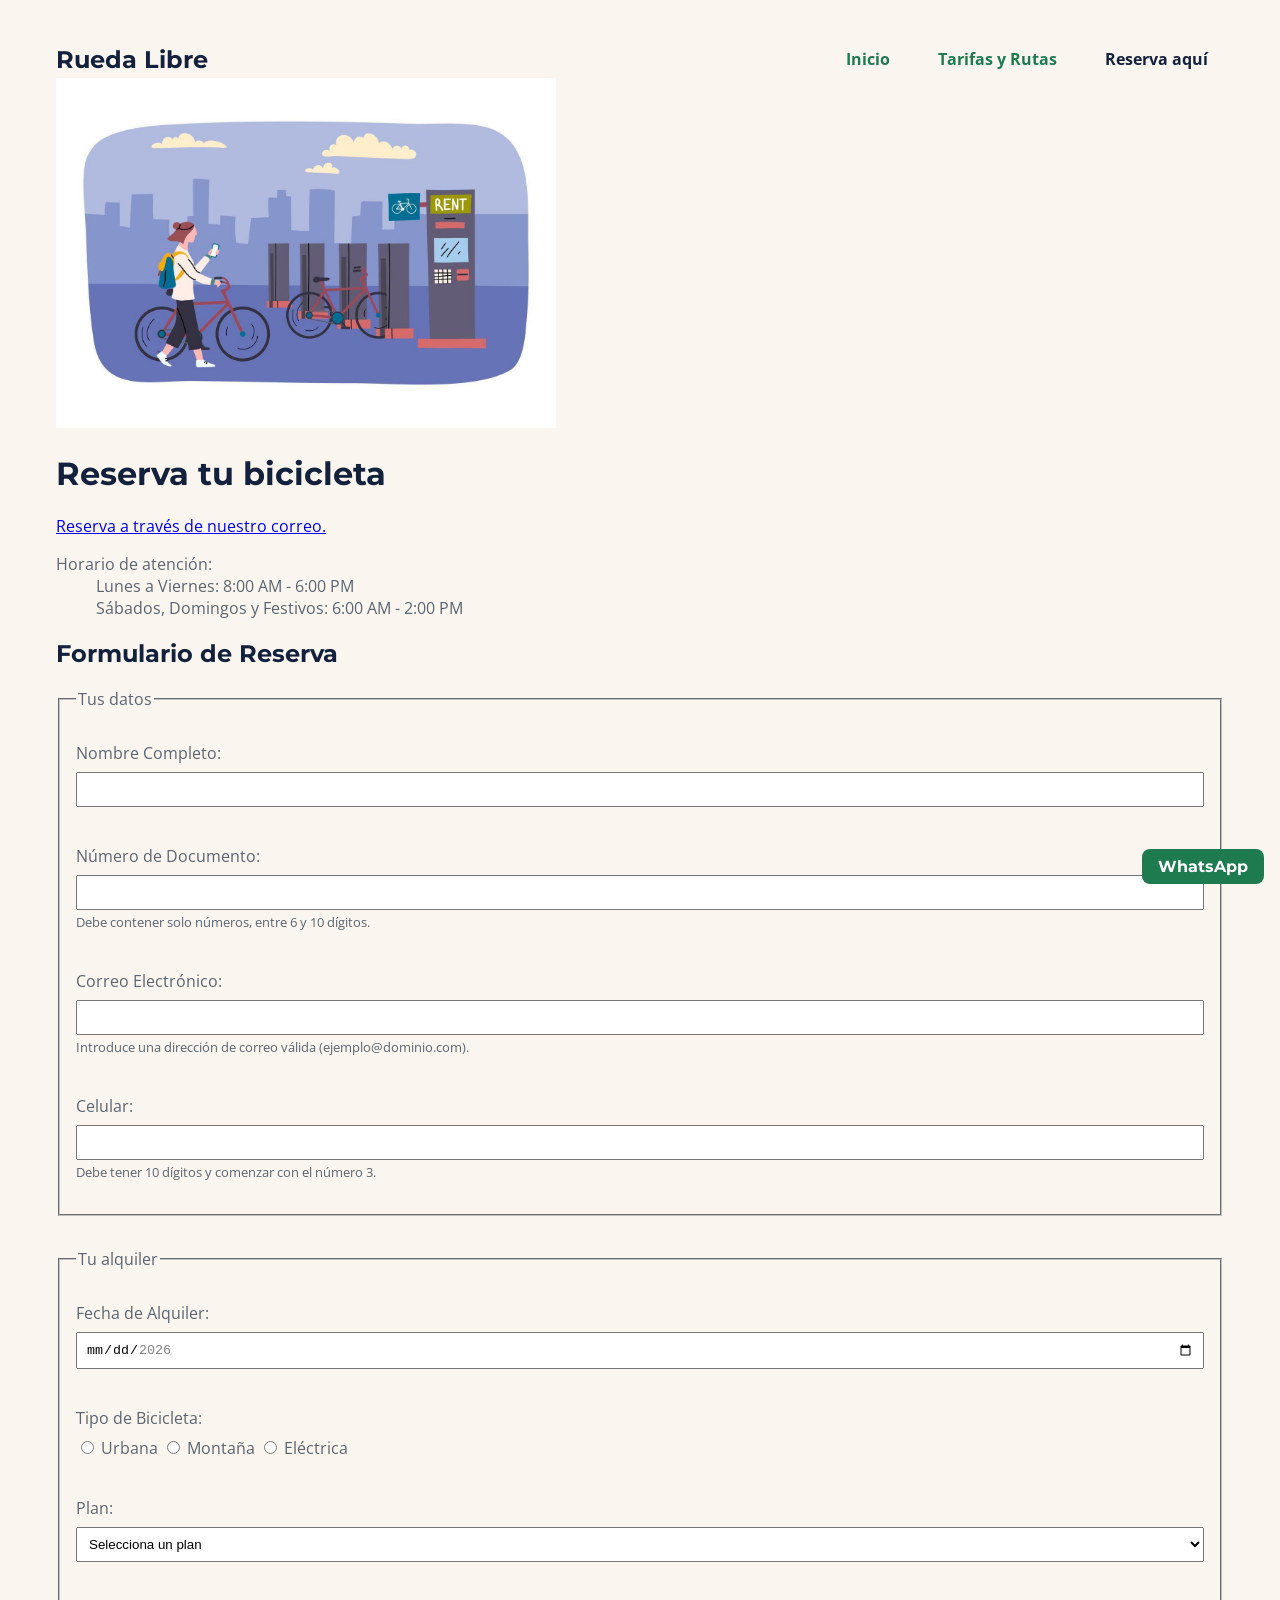
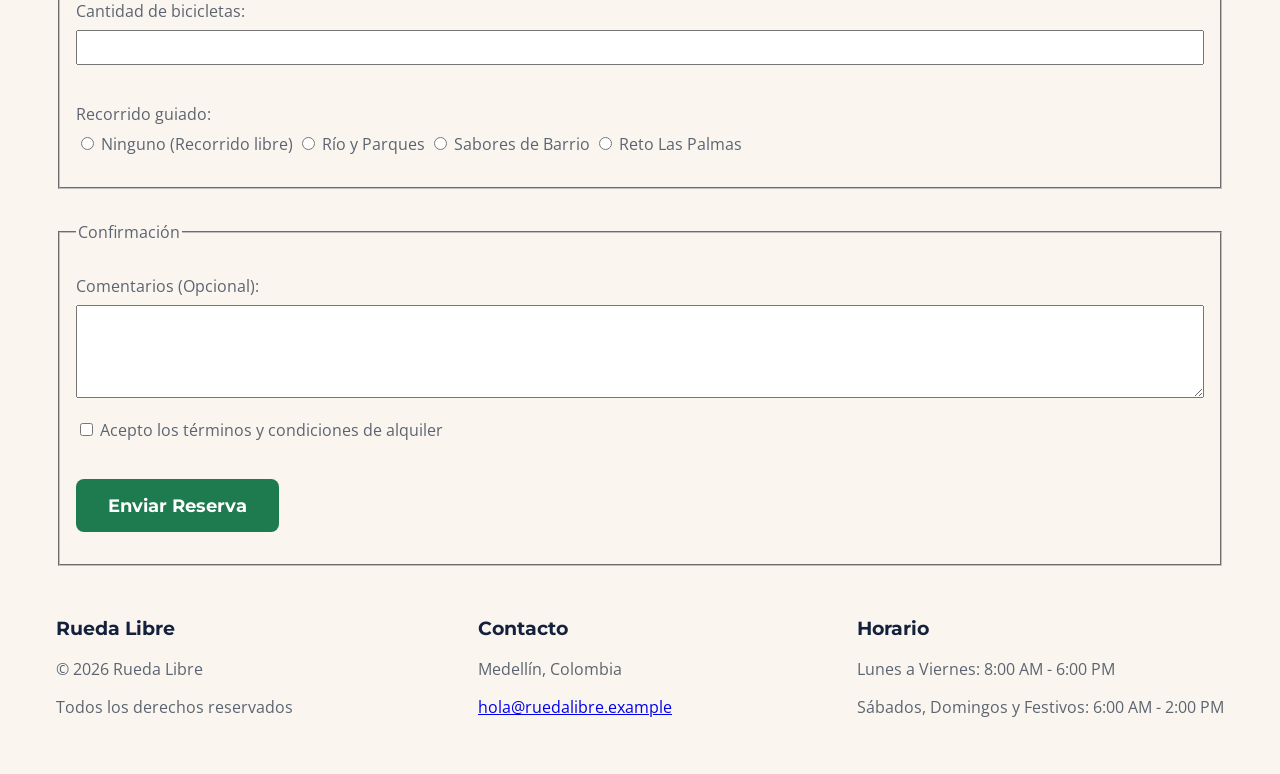
==== commit 3b395208: "feat: Realiza reto 2, agrega las tarjetas de la flota con imágenes y descripciones y organiza la cua" ====
--- a/paginas/reservas.html
+++ b/paginas/reservas.html
@@ -152,12 +152,14 @@
 <footer>
         <section>
         <h3>Rueda Libre</h3>
-    <p>© 2026 Rueda Libre. Todos los derechos reservados.</p>
+    <p>© 2026 Rueda Libre</p>
+    <p> Todos los derechos reservados</p>
         </section>
 
         <section>
             <h3>Contacto</h3>
-        <p>Medellín, Colombia | <a href="mailto:hola@ruedalibre.example">hola@ruedalibre.example</a></p>
+        <p>Medellín, Colombia</p>
+        <p><a href="mailto:hola@ruedalibre.example">hola@ruedalibre.example</a></p>
         </section> 
         
         <section>
--- a/css/styles.css
+++ b/css/styles.css
@@ -45,7 +45,7 @@
 header, 
 main, 
 footer{
-  max-width: 60rem;
+  max-width: 75rem;
   margin-left: auto;
   margin-right: auto;
   padding: 0 var(--espacio-m);
@@ -55,10 +55,14 @@
   display: flex;
   flex-wrap: wrap;
   justify-content: space-between;
+  gap: var(--espacio-l);
   align-items: flex-start;
-  gap: var(--espacio-l);
-}
-
+}
+
+/*footer section {
+  flex: 1 1 15rem;
+  text-align: center;
+}*/
 
 .portada {
   min-height: 80vh;
@@ -108,6 +112,35 @@
 }
 
 
+/*Cuadrícula de flota*/
+
+#flota {
+  display: grid;
+  grid-template-columns: repeat(auto-fit, minmax(18rem, 1fr));
+  gap: var(--espacio-l);
+}
+
+#flota h2 {
+  grid-column: 1 / -1;
+}
+
+#flota article {
+  display: flex;
+  flex-direction: column;
+  border: 2px solid var(--titulos-encabezados);
+  border-radius: var(--espacio-m);
+  padding: var(--espacio-m);
+}
+
+#flota article a {
+  margin-top: auto;
+  align-self: flex-start;
+}
+
+#flota img {
+  width: 100%;
+  height: auto;
+}
 
 /*Botones*/
 .btn-cta,
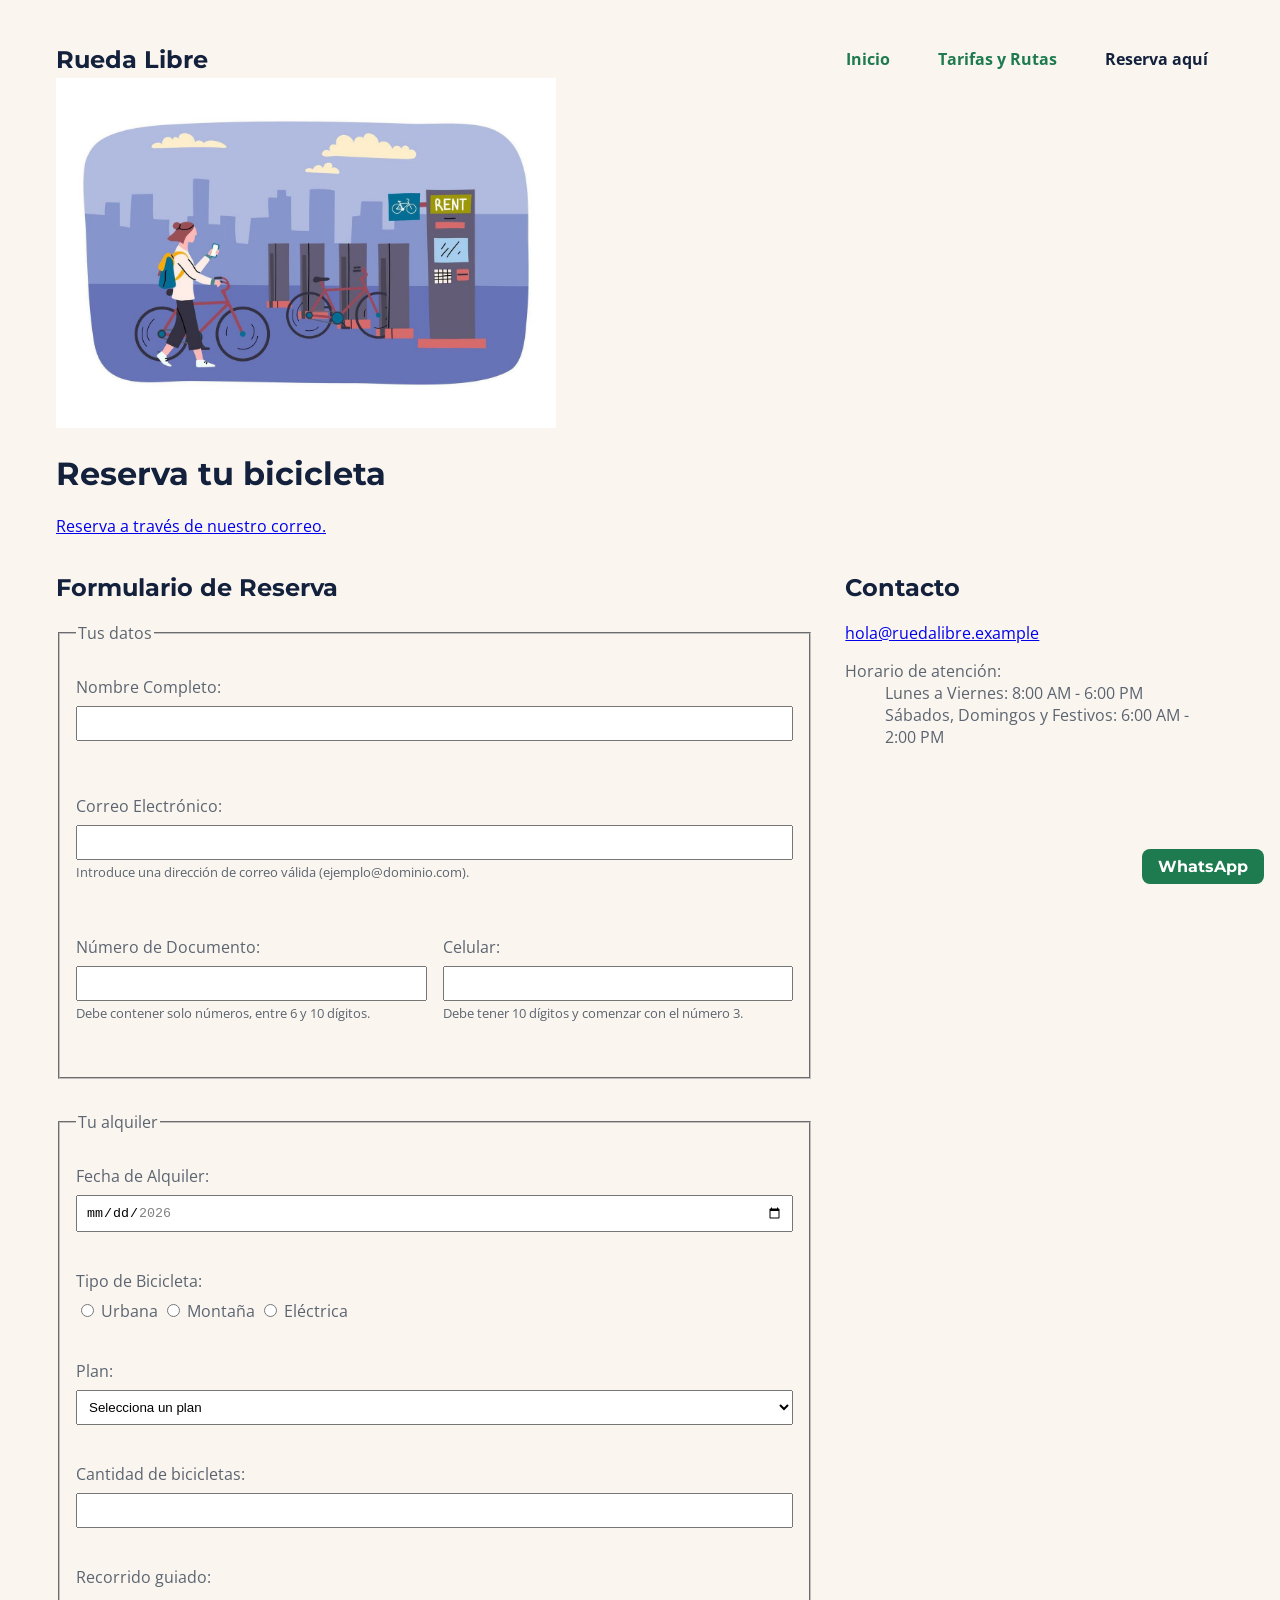
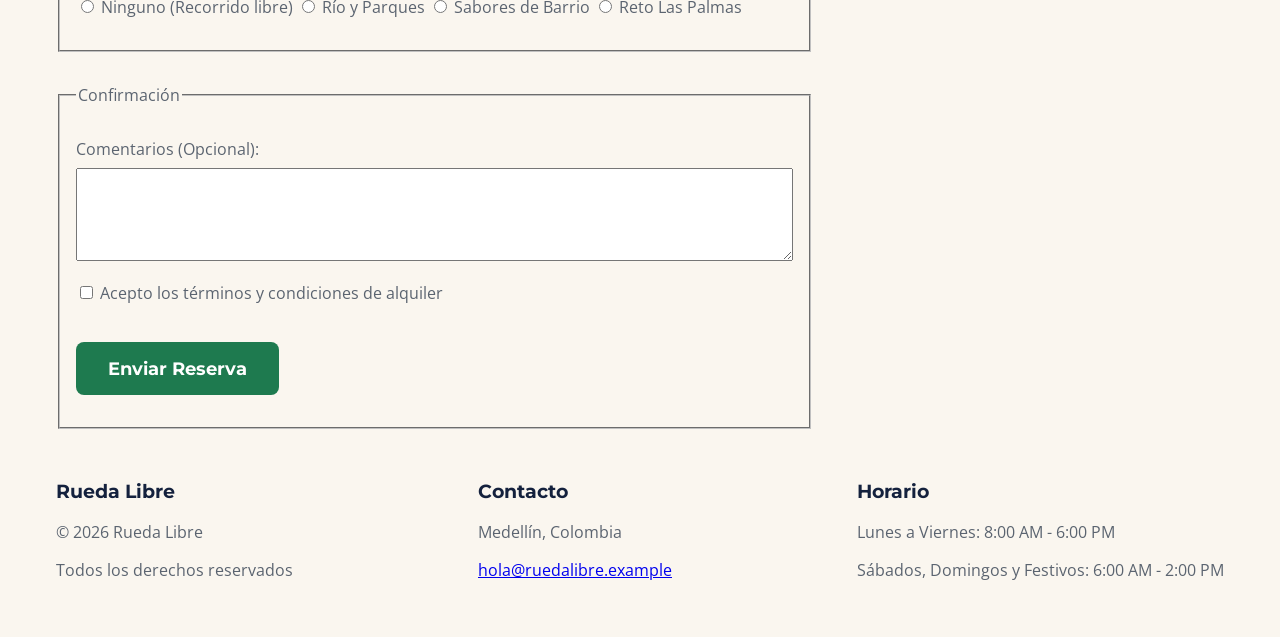
==== commit 5059908f: "feat: Realiza Reto 3 usando grid para distribuir ciertos elementos en 2 direcciones a la vez. Añade " ====
--- a/paginas/reservas.html
+++ b/paginas/reservas.html
@@ -30,25 +30,25 @@
     
     </header>
 
-<main>
-
-    <aside>
-        <dl>
-            <dt>Horario de atención:</dt>
-            <dd>Lunes a Viernes: 8:00 AM - 6:00 PM</dd>
-            <dd>Sábados, Domingos y Festivos: 6:00 AM - 2:00 PM</dd>
-        </dl>
-    </aside>
+<main class="reservas">
 
     <section>
         <h2>Formulario de Reserva</h2>
         <form action="#" method="post">
-            <fieldset>
+            <fieldset class="datos">
                 <legend>Tus datos</legend>
-                <p>
+
+                <p class="campo-completo">
                     <label for="nombre">Nombre Completo:</label>
                     <input type="text" id="nombre" name="nombre" minlength="3" maxlength="80" pattern="[a-zA-ZñÑáéíóúÁÉÍÓÚüÜ ]+" required><br><br>
                 </p>
+
+                <p class="campo-completo">
+                    <label for="email">Correo Electrónico:</label>
+                    <input type="email" id="email" name="email" required  multiple="false" maxlength="254" aria-describedby="email-req"><br>
+                    <small id="email-req">Introduce una dirección de correo válida (ejemplo@dominio.com).</small><br><br>
+                </p>
+
 
                 <p>
                     <label for="documento_identidad">Número de Documento:</label>
@@ -56,17 +56,14 @@
                     <small id="doc-req">Debe contener solo números, entre 6 y 10 dígitos.</small><br><br>
                 </p>
 
-                <p>
-                    <label for="email">Correo Electrónico:</label>
-                    <input type="email" id="email" name="email" required  multiple="false" maxlength="254" aria-describedby="email-req"><br>
-                    <small id="email-req">Introduce una dirección de correo válida (ejemplo@dominio.com).</small><br><br>
-                </p>
+                
 
                 <p>
                     <label for="telefono">Celular:</label>
                     <input type="tel" id="telefono" name="telefono" inputmode="tel" pattern="3[0-9]{9}" minlength="10" maxlength="10" aria-describedby="telefono-req" required><br>
                     <small id="telefono-req">Debe tener 10 dígitos y comenzar con el número 3.</small>
                 </p>
+                
             </fieldset>
 
             <fieldset>
@@ -142,10 +139,21 @@
                 
             </fieldset>
             </form>
+        </section> 
 
 
 
-    </section>   
+    <aside>
+        <h2>Contacto</h2>
+        <p><a href="mailto:hola@ruedalibre.example">hola@ruedalibre.example</a></p>
+                <dl>
+            <dt>Horario de atención:</dt>
+            <dd>Lunes a Viernes: 8:00 AM - 6:00 PM</dd>
+            <dd>Sábados, Domingos y Festivos: 6:00 AM - 2:00 PM</dd>
+        </dl>
+    </aside>
+
+
 
 </main>
 
--- a/css/styles.css
+++ b/css/styles.css
@@ -59,14 +59,20 @@
   align-items: flex-start;
 }
 
-/*footer section {
-  flex: 1 1 15rem;
-  text-align: center;
-}*/
 
 .portada {
+  display: grid;
+  grid-template-columns: 1fr 1fr;
+  gap: var(--espacio-l);
+  align-items: center;
   min-height: 80vh;
 }
+
+.portada img {
+  width: 100%;
+  height: auto;
+}
+
 
 /*Estilos del menú de navegación*/
 nav ul {
@@ -112,19 +118,31 @@
 }
 
 
-/*Cuadrícula de flota*/
+/*Cuadrículas de flota y rutas*/
+
+#flota,
+#rutas {
+  display: grid;
+  gap: var(--espacio-l);
+}
+
 
 #flota {
-  display: grid;
   grid-template-columns: repeat(auto-fit, minmax(18rem, 1fr));
-  gap: var(--espacio-l);
-}
-
-#flota h2 {
+}
+
+#rutas {
+  grid-template-columns: repeat(3, 1fr);
+}
+
+
+#flota h2,
+#rutas h2 {
   grid-column: 1 / -1;
 }
 
-#flota article {
+#flota article, 
+#rutas article{
   display: flex;
   flex-direction: column;
   border: 2px solid var(--titulos-encabezados);
@@ -137,7 +155,8 @@
   align-self: flex-start;
 }
 
-#flota img {
+#flota img,
+#rutas img {
   width: 100%;
   height: auto;
 }
@@ -284,3 +303,20 @@
   margin-bottom: var(--espacio-l);
   padding: var(--espacio-m);
 }
+
+.reservas {
+  display: grid;
+  grid-template-columns: 2fr 1fr;
+  gap: var(--espacio-l);
+  align-items: start;
+}
+
+.datos {
+  display: grid;
+  grid-template-columns: 1fr 1fr;
+  column-gap: var(--espacio-m);
+}
+
+.campo-completo {
+  grid-column: 1 / -1;
+}
